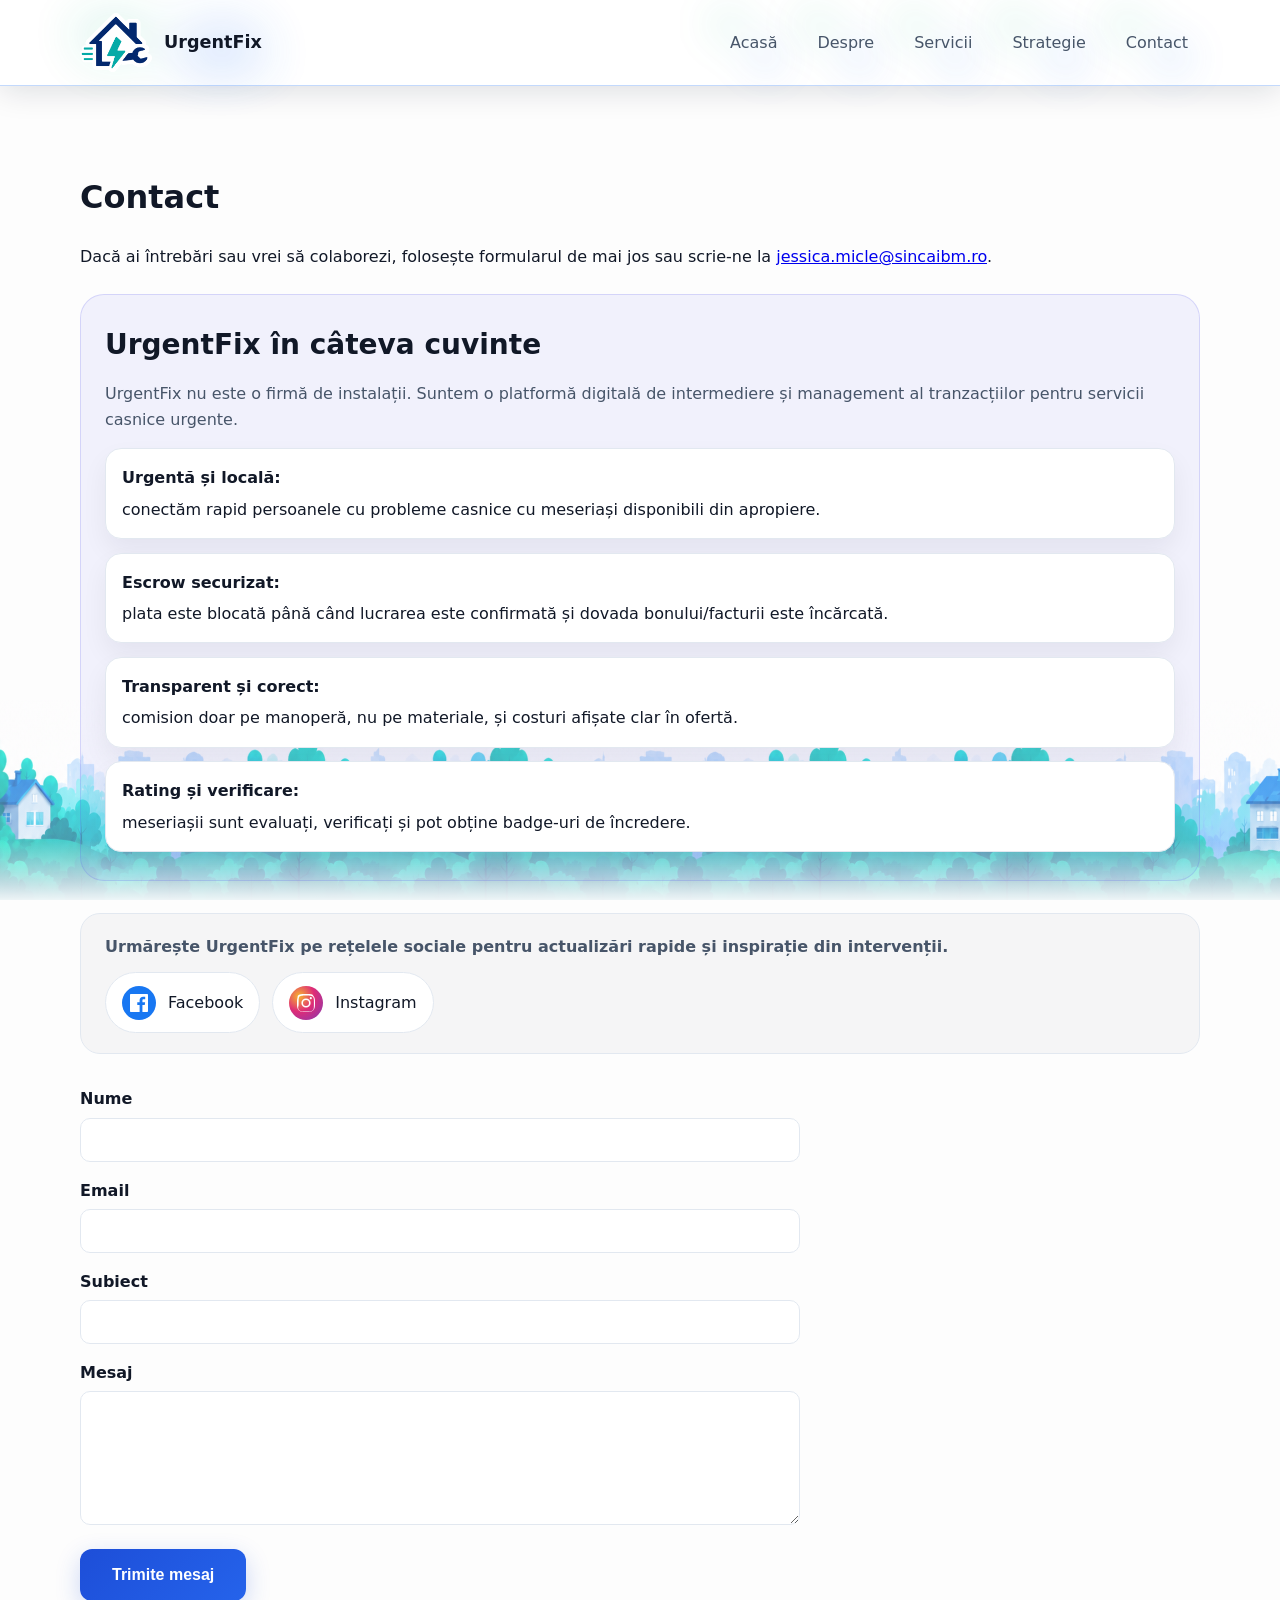
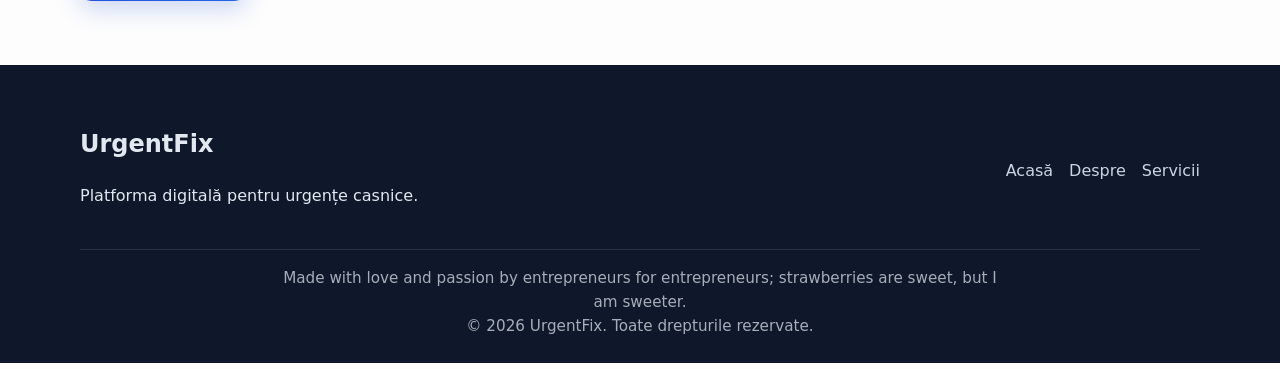
==== contact.html @ 85cb2686 "Fix: Mobile responsive grid layout for images - single column on phone" ====
<!DOCTYPE html>
<html lang="ro">
<head>
  <meta charset="UTF-8" />
  <meta name="viewport" content="width=device-width, initial-scale=1.0" />
  <title>Contact | UrgentFix</title>
  <link rel="stylesheet" href="styles.css?v=7" />
</head>
<body>
  <header class="site-header">
    <div class="container header-inner">
      <a href="home.html" class="brand-logo">
        <img src="urgentfix_sticker.png" alt="UrgentFix logo" />
        <span>UrgentFix</span>
      </a>
      <nav class="main-nav">
        <a href="home.html">Acasă</a>
        <a href="despre.html">Despre</a>
        <a href="servicii.html">Servicii</a>
        <a href="strategie.html">Strategie</a>
        <a href="contact.html">Contact</a>
      </nav>
    </div>
  </header>
  <main class="section">
    <div class="container">
      <h1>Contact</h1>
      <p>Dacă ai întrebări sau vrei să colaborezi, folosește formularul de mai jos sau scrie-ne la <a href="mailto:jessica.micle@sincaibm.ro">jessica.micle@sincaibm.ro</a>.</p>

      <section class="contact-panel">
        <h2>UrgentFix în câteva cuvinte</h2>
        <p>UrgentFix nu este o firmă de instalații. Suntem o platformă digitală de intermediere și management al tranzacțiilor pentru servicii casnice urgente.</p>
        <ul class="contact-highlights">
          <li><strong>Urgentă și locală:</strong> conectăm rapid persoanele cu probleme casnice cu meseriași disponibili din apropiere.</li>
          <li><strong>Escrow securizat:</strong> plata este blocată până când lucrarea este confirmată și dovada bonului/facturii este încărcată.</li>
          <li><strong>Transparent și corect:</strong> comision doar pe manoperă, nu pe materiale, și costuri afișate clar în ofertă.</li>
          <li><strong>Rating și verificare:</strong> meseriașii sunt evaluați, verificați și pot obține badge-uri de încredere.</li>
        </ul>
      </section>

      <div class="contact-social-panel">
        <p>Urmărește UrgentFix pe rețelele sociale pentru actualizări rapide și inspirație din intervenții.</p>
        <div class="social-links">
          <a class="social-pill facebook" href="https://www.facebook.com/profile.php?id=61590226223208" target="_blank" rel="noreferrer noopener">
            <span class="social-pill-icon">
              <svg viewBox="0 0 24 24" aria-hidden="true" focusable="false"><path d="M22.675 0h-21.35C.593 0 0 .593 0 1.326v21.348C0 23.407.593 24 1.326 24H12.82v-9.294H9.692v-3.622h3.127V8.413c0-3.1 1.892-4.788 4.657-4.788 1.325 0 2.463.099 2.795.143v3.24l-1.919.001c-1.504 0-1.796.715-1.796 1.763v2.312h3.587l-.467 3.622h-3.12V24h6.116c.73 0 1.323-.593 1.323-1.326V1.326C24 .593 23.407 0 22.675 0z" fill="#fff"/></svg>
            </span>
            <span>Facebook</span>
          </a>
          <a class="social-pill instagram" href="https://www.instagram.com/urgentfixsrl/" target="_blank" rel="noreferrer noopener">
            <span class="social-pill-icon">
              <svg viewBox="0 0 24 24" aria-hidden="true" focusable="false"><path d="M12 2.163c3.204 0 3.584.012 4.85.07 1.17.054 1.97.24 2.43.402a4.92 4.92 0 011.69 1.105 4.92 4.92 0 011.105 1.689c.162.461.348 1.26.402 2.43.058 1.266.07 1.646.07 4.847s-.012 3.584-.07 4.85c-.054 1.17-.24 1.97-.402 2.43a4.92 4.92 0 01-1.105 1.689 4.92 4.92 0 01-1.689 1.105c-.461.162-1.26.348-2.43.402-1.266.058-1.646.07-4.85.07s-3.584-.012-4.847-.07c-1.17-.054-1.97-.24-2.43-.402a4.92 4.92 0 01-1.689-1.105 4.92 4.92 0 01-1.105-1.689c-.162-.461-.348-1.26-.402-2.43C2.175 15.747 2.163 15.367 2.163 12s.012-3.584.07-4.847c.054-1.17.24-1.97.402-2.43a4.92 4.92 0 011.105-1.689A4.92 4.92 0 015.359 2.635c.461-.162 1.26-.348 2.43-.402C8.416 2.175 8.796 2.163 12 2.163zm0-2.163C8.741 0 8.332.013 7.052.072 5.775.131 4.63.348 3.678.7a7.115 7.115 0 00-2.53 1.65A7.115 7.115 0 00.7 4.88C.348 5.832.131 6.977.072 8.254.013 9.534 0 9.943 0 12.001c0 2.058.013 2.467.072 3.746.059 1.277.276 2.422.628 3.374a7.115 7.115 0 001.648 2.53 7.115 7.115 0 002.53 1.648c.952.352 2.097.569 3.374.628 1.279.059 1.688.072 3.746.072s2.467-.013 3.746-.072c1.277-.059 2.422-.276 3.374-.628a7.115 7.115 0 002.53-1.648 7.115 7.115 0 001.648-2.53c.352-.952.569-2.097.628-3.374.059-1.279.072-1.688.072-3.746s-.013-2.467-.072-3.746c-.059-1.277-.276-2.422-.628-3.374a7.115 7.115 0 00-1.648-2.53A7.115 7.115 0 0020.322.7c-.952-.352-2.097-.569-3.374-.628C14.467.013 14.058 0 12 0z" fill="#fff"/><path d="M12 5.838a6.162 6.162 0 100 12.324 6.162 6.162 0 000-12.324zm0 10.162a3.999 3.999 0 110-7.998 3.999 3.999 0 010 7.998z" fill="#fff"/><circle cx="18.406" cy="5.594" r="1.44" fill="#fff"/></svg>
            </span>
            <span>Instagram</span>
          </a>
        </div>
      </div>

      <form id="contact-form" class="contact-form" action="#" method="post" novalidate>
        <div class="form-row">
          <label for="name">Nume</label>
          <input type="text" id="name" name="name" required minlength="2" />
        </div>
        <div class="form-row">
          <label for="email">Email</label>
          <input type="email" id="email" name="email" required />
        </div>
        <div class="form-row">
          <label for="subject">Subiect</label>
          <input type="text" id="subject" name="subject" required />
        </div>
        <div class="form-row">
          <label for="message">Mesaj</label>
          <textarea id="message" name="message" rows="6" required></textarea>
        </div>
        <div class="form-actions">
          <button type="submit" class="button primary">Trimite mesaj</button>
        </div>
        <p id="form-status" class="form-status" aria-live="polite" style="display:none"></p>
      </form>

    </div>
  </main>
  <footer class="site-footer">
    <div class="container footer-inner">
      <div>
        <h2>UrgentFix</h2>
        <p>Platforma digitală pentru urgențe casnice.</p>
      </div>
      <div class="footer-links">
        <a href="home.html">Acasă</a>
        <a href="despre.html">Despre</a>
        <a href="servicii.html">Servicii</a>
      </div>
    </div>
    <div class="container footer-note">
      <p>Made with love and passion by entrepreneurs for entrepreneurs; strawberries are sweet, but I am sweeter.</p>
      <p>&copy; 2026 UrgentFix. Toate drepturile rezervate.</p>
    </div>
  </footer>
  <script src="script.js?v=5"></script>
</body>
</html>
---- styles.css ----
:root {
  color-scheme: light;
  --bg: #ffffff;
  --surface: #ffffff;
  --primary: #1d4ed8;
  --primary-dark: #1e40af;
  --text: #111827;
  --muted: #475569;
  --border: #e2e8f0;
  --accent: #0f766e;
}

* { box-sizing: border-box; }

body {
  margin: 0;
  font-family: Inter, system-ui, -apple-system, BlinkMacSystemFont, "Segoe UI", sans-serif;
  background: #fdfdfd;
  color: var(--text);
  line-height: 1.6;
  position: relative;
  overflow-x: hidden;
}

body::before {
  content: "";
  position: fixed;
  left: 0;
  right: 0;
  bottom: 0;
  height: 200px;
  z-index: -1;
  /* subtle fade + actual image layer */
  background-image:
    linear-gradient(to top, rgba(253,253,253,0.3) 0%, rgba(253,253,253,0.15) 40%, rgba(253,253,253,0.05) 70%, rgba(253,253,253,0) 100%),
    url("image.png");
  background-repeat: no-repeat, repeat-x;
  background-position: bottom center, bottom center;
  background-size: cover, auto 200px;
  background-attachment: fixed, fixed;
  background-blend-mode: normal;
  filter: none;
  opacity: 1;
}

/* minimal overlay - reduces seam visibility */
body::after {
  content: "";
  position: fixed;
  left: 0;
  right: 0;
  bottom: 0;
  height: 60px;
  z-index: -1;
  pointer-events: none;
  background: linear-gradient(180deg, rgba(255,255,255,0) 0%, rgba(255,255,255,0.9) 100%);
}


img { max-width: 100%; display: block; }

.container {
  width: min(1120px, calc(100% - 2rem));
  margin: 0 auto;
}

.site-header {
  position: sticky;
  top: 0;
  z-index: 20;
  overflow: visible;
  background: #ffffff;
  border-bottom: 1px solid rgba(59, 130, 246, 0.30);
  box-shadow: 0 4px 32px rgba(15, 23, 42, 0.14);
}

.header-inner {
  position: relative;
  z-index: 1;
  display: flex;
  align-items: center;
  justify-content: space-between;
  gap: 2rem;
  padding: 0.8rem 0;
}

.brand-logo {
  display: inline-flex;
  align-items: center;
  gap: 0.75rem;
  text-decoration: none;
  color: var(--text);
  font-weight: 700;
  font-size: 1.1rem;
  transition: opacity 0.2s ease;
  position: relative;
  z-index: 1;
}

.brand-logo::before {
  content: "";
  position: absolute;
  left: 50%;
  top: 50%;
  width: 140%;
  height: 120%;
  transform: translate(-50%, -50%) rotate(180deg);
  background: radial-gradient(circle at 30% 30%, rgba(59, 130, 246, 0.26), transparent 36%),
              radial-gradient(circle at 72% 72%, rgba(16, 185, 129, 0.16), transparent 34%);
  filter: blur(22px);
  opacity: 0.88;
  pointer-events: none;
  z-index: -1;
}

.brand-logo:hover {
  opacity: 0.75;
}

.brand-logo img { width: 72px; height: auto; }

.main-nav {
  display: flex;
  gap: 1rem;
  flex-wrap: wrap;
  align-items: center;
}

.main-nav a {
  display: inline-flex;
  align-items: center;
  justify-content: center;
  min-height: 54px;
  padding: 0.15rem 0.75rem;
  color: var(--muted);
  text-decoration: none;
  font-weight: 500;
  border-radius: 18px;
  transition: all 0.2s ease;
  position: relative;
  overflow: visible;
}

.main-nav a::before {
  content: "";
  position: absolute;
  inset: 0;
  left: 50%;
  top: 50%;
  width: 180%;
  height: 180%;
  transform: translate(-50%, -50%) rotate(180deg);
  background: radial-gradient(circle at 40% 35%, rgba(59, 130, 246, 0.18), transparent 32%),
              radial-gradient(circle at 70% 70%, rgba(16, 185, 129, 0.12), transparent 34%);
  filter: blur(18px);
  opacity: 0.65;
  pointer-events: none;
  z-index: -1;
}

.main-nav a:hover {
  color: var(--text);
  background: rgba(59, 130, 246, 0.14);
}

.main-nav a img {
  display: block;
  max-height: 54px;
  width: auto;
  border-radius: 18px;
  border: 1px solid rgba(15, 23, 42, 0.08);
  box-shadow: 0 10px 24px rgba(15, 23, 42, 0.08);
}

.footer-links {
  display: flex;
  gap: 0.75rem;
  flex-wrap: wrap;
  align-items: center;
  margin-top: 0.75rem;
}

.footer-links a {
  display: inline-flex;
  align-items: center;
}

.footer-links img {
  display: block;
  max-height: 40px;
  width: auto;
  border-radius: 14px;
  border: 1px solid rgba(15, 23, 42, 0.08);
}

.section { padding: 4rem 0; }

.hero {
  background: linear-gradient(180deg, #ffffff 0%, #f8fbff 100%);
  position: relative;
  overflow: hidden;
}

.app-preview-section {
  padding-top: 3rem;
  padding-bottom: 3rem;
  background: linear-gradient(180deg, rgba(248,251,255,0.55), rgba(247,249,251,0.98));
}

.app-preview-intro {
  max-width: 640px;
  margin: 0 auto 2rem;
  text-align: center;
}

.app-preview-intro h2 {
  margin: 1rem 0 0.8rem;
  font-size: clamp(2rem, 3vw, 2.6rem);
  line-height: 1.05;
}

.app-preview-intro p {
  margin: 0;
  color: var(--muted);
}

.phone-grid {
  display: grid;
  grid-template-columns: repeat(3, minmax(240px, 1fr));
  gap: 1.5rem;
  align-items: start;
}

.images-grid {
  display: grid;
  grid-template-columns: repeat(3, 1fr);
  gap: 2.5rem;
  margin-top: 2.5rem;
  width: 100%;
}

.device-frame {
  position: relative;
  padding: 20px 18px 16px;
  border-radius: 52px;
  background: linear-gradient(180deg, rgba(255,255,255,0.95), rgba(241,247,255,0.95));
  border: 1px solid rgba(148,163,184,0.24);
  box-shadow: 0 26px 80px rgba(15, 23, 42, 0.14);
  transition: transform 0.3s ease, box-shadow 0.3s ease;
}

.device-frame::before {
  content: "";
  position: absolute;
  left: 50%;
  top: 14px;
  transform: translateX(-50%);
  width: 88px;
  height: 8px;
  border-radius: 999px;
  background: rgba(15, 23, 42, 0.08);
  box-shadow: inset 0 1px 0 rgba(255,255,255,0.9);
}

.device-frame::after {
  content: "";
  position: absolute;
  left: 50%;
  top: 26px;
  transform: translateX(-50%);
  width: 12px;
  height: 12px;
  border-radius: 50%;
  background: rgba(15, 23, 42, 0.12);
}

.device-frame:hover {
  transform: translateY(-4px);
  box-shadow: 0 34px 96px rgba(15, 23, 42, 0.18);
}

.device-frame img {
  display: block;
  width: 100%;
  height: auto;
  border-radius: 34px;
  object-fit: cover;
}

.phone-card {
  display: flex;
  justify-content: center;
}

.phone-frame {
  width: 100%;
  max-width: 260px;
  border-radius: 40px;
  background: #ffffff;
  border: 1px solid rgba(59,130,246,0.18);
  box-shadow: 0 24px 58px rgba(15,23,42,0.09);
  overflow: hidden;
}

.phone-top {
  display: flex;
  justify-content: flex-end;
  gap: 0.5rem;
  padding: 0.9rem 1rem;
  background: rgba(255,255,255,0.95);
}

.status-dot {
  width: 10px;
  height: 10px;
  border-radius: 50%;
  background: rgba(17,24,39,0.65);
}

.phone-screen {
  padding: 1.4rem;
  min-height: 420px;
  display: grid;
  gap: 1rem;
  color: var(--text);
}

.screen-brand {
  display: inline-flex;
  align-items: center;
  gap: 0.45rem;
  font-weight: 800;
  color: var(--primary-dark);
  letter-spacing: 0.02em;
}

.screen-title {
  margin: 0;
  font-size: 1.15rem;
  font-weight: 800;
  color: #111827;
}

.screen-copy {
  margin: 0;
  color: var(--muted);
  line-height: 1.7;
}

.screen-gradient-blue {
  background: linear-gradient(180deg, rgba(59,130,246,0.14), rgba(96,165,250,0.08));
}

.screen-light {
  background: #f8fbff;
}

.screen-white {
  background: #fff;
}

.category-grid {
  display: grid;
  grid-template-columns: repeat(2, minmax(0, 1fr));
  gap: 0.75rem;
}

.category-grid span,
.screen-tags span {
  display: inline-flex;
  align-items: center;
  justify-content: center;
  padding: 0.75rem 0.85rem;
  border-radius: 14px;
  background: rgba(59,130,246,0.12);
  color: #1e40af;
  font-size: 0.9rem;
  font-weight: 700;
}

.upload-preview {
  min-height: 170px;
  border-radius: 24px;
  background: linear-gradient(180deg, rgba(99,102,241,0.12), rgba(255,255,255,0.95));
  border: 1px dashed rgba(59,130,246,0.28);
}

.preview-image {
  background-image: radial-gradient(circle at 30% 30%, rgba(96,165,250,0.28), transparent 40%),
                    radial-gradient(circle at 70% 50%, rgba(15,118,110,0.17), transparent 35%);
}

.phone-chip {
  display: inline-flex;
  align-items: center;
  justify-content: center;
  padding: 0.8rem 1rem;
  border-radius: 999px;
  background: rgba(59,130,246,0.12);
  color: var(--primary-dark);
  text-decoration: none;
  font-weight: 700;
  transition: background 180ms ease;
}

.phone-chip:hover {
  background: rgba(59,130,246,0.18);
}

.phone-small,
.phone-left,
.phone-right,
.featured-tags,
.hero-message {
  display: none;
}

@media (max-width: 960px) {
  .phone-grid { grid-template-columns: 1fr; }
}

@media (max-width: 960px) {
  .phone-grid { grid-template-columns: 1fr; }
  .phone-left, .phone-right { transform: none; }
}

.hero-grid {
  display: grid;
  grid-template-columns: 1.1fr 0.9fr;
  gap: 2rem;
  align-items: center;
}

.eyebrow {
  margin: 0 0 1rem;
  color: var(--accent);
  font-size: 0.95rem;
  font-weight: 700;
  text-transform: uppercase;
  letter-spacing: 0.08em;
}

.hero h1 { font-size: clamp(2.5rem, 4vw, 4rem); margin: 0 0 1rem; max-width: 620px; }
.hero p { font-size: 1.05rem; color: var(--muted); max-width: 620px; }

.hero-actions { display: flex; flex-wrap: wrap; gap: 1rem; margin-top: 2rem; }

.button {
  display: inline-flex; align-items: center; justify-content: center;
  padding: 1.05rem 2rem; border-radius: 12px; text-decoration: none; font-weight: 600;
  border: none; cursor: pointer; font-size: 1rem;
  transition: all 0.2s cubic-bezier(0.2, 0.8, 0.2, 1);
}

.hero-actions .button {
  position: relative;
  z-index: 1;
  overflow: visible;
}
.hero-actions .button::before {
  content: "";
  position: absolute;
  left: 50%;
  top: 50%;
  width: 180%;
  height: 180%;
  transform: translate(-50%, -50%) rotate(180deg);
  background: radial-gradient(circle at 20% 30%, rgba(59, 130, 246, 0.18), transparent 36%),
              radial-gradient(circle at 80% 70%, rgba(16, 185, 129, 0.10), transparent 32%);
  filter: blur(18px);
  opacity: 0.55;
  pointer-events: none;
  z-index: -1;
}
.button:hover { transform: translateY(-2px); box-shadow: 0 12px 32px rgba(0,0,0,0.15); }
.button:active { transform: translateY(0); }

.primary {
  background: linear-gradient(135deg, #1d4ed8 0%, #2563eb 100%);
  color: #fff;
  box-shadow: 0 8px 24px rgba(29, 78, 216, 0.22);
}
.primary:hover {
  background: linear-gradient(135deg, #1e40af 0%, #1d4ed8 100%);
}

.secondary {
  background: linear-gradient(135deg, #ecf3ff 0%, #f0f9ff 100%);
  border: 2px solid #1d4ed8;
  color: #1d4ed8;
  font-weight: 600;
}
.secondary:hover {
  background: #dfe9fb;
  border-color: #1e40af;
}

.hero-card {
  background: var(--surface); border: 1px solid var(--border); border-radius: 24px; padding: 2rem;
  box-shadow: 0 20px 60px rgba(15,23,42,0.05);
}

.hero-deco { position: absolute; right: 0; top: 0; width: 48%; height: 100%; pointer-events: none; }

/* entrance animations */
.animate-fade-up { opacity: 0; transform: translateY(14px); animation: fadeUp 650ms ease forwards; }
@keyframes fadeUp { to { opacity: 1; transform: translateY(0); } }

/* floating hero card */
.animate-floating { animation: floaty 6s ease-in-out infinite; transform-origin: center; transition: transform 220ms ease, box-shadow 220ms ease; }
@keyframes floaty { 0% { transform: translateY(0) rotate(-0.2deg); } 50% { transform: translateY(-8px) rotate(0.8deg); } 100% { transform: translateY(0) rotate(-0.2deg); } }

/* feature card hover */
.feature-card, .step-card, .strategy-card {
  transition: transform 280ms cubic-bezier(.2,.9,.2,1), box-shadow 280ms ease;
  background: var(--surface);
  border: 1px solid transparent;
  border-radius: 20px;
  padding: 1.75rem;
  position: relative;
  z-index: 0;
  background-image: linear-gradient(var(--surface), var(--surface)), linear-gradient(135deg, #1d4ed8 0%, #0f766e 100%);
  background-origin: padding-box, border-box;
  background-clip: padding-box, border-box;
}
.feature-card:hover, .strategy-card:hover, .step-card:hover {
  transform: translateY(-8px) scale(1.01);
  box-shadow: 0 30px 80px rgba(2, 6, 23, 0.16);
}

.feature-card::after, .step-card::after, .strategy-card::after {
  content: "";
  position: absolute;
  inset: 0;
  border-radius: 20px;
  pointer-events: none;
}

/* buttons microinteraction */
.button { will-change: transform; }
.button:active { transform: translateY(1px) scale(0.996); }

/* subtle gradient text accent */
.eyebrow { background: linear-gradient(90deg, #0ea5a4, #6366f1); -webkit-background-clip: text; background-clip: text; color: transparent; }

.hero-card h2 { margin-top: 0; font-size: 1.5rem; }
.hero-card ul { margin: 1.5rem 0 0; padding: 0; list-style: none; display: grid; gap: 0.9rem; }
.hero-card li { padding-left: 1rem; position: relative; color: var(--muted); }
.hero-card li::before { content: "•"; position: absolute; left: 0; color: var(--primary); }

.feature-section h2, .how-it-works h2, .strategy-section h2 { font-size: 2rem; margin-bottom: 1rem; }
.feature-section p, .strategy-section p { color: var(--muted); max-width: 720px; }

.features-grid, .steps-grid, .strategy-grid { display: grid; gap: 1.5rem; margin-top: 2rem; }
.features-grid { grid-template-columns: repeat(auto-fit, minmax(220px, 1fr)); }

.feature-card h3, .step-card h3, .strategy-card h3 { margin-top: 0; }
.step-card { position: relative; padding-left: 3.5rem; }

.step-number { position: absolute; left: 1rem; top: 1.25rem; width: 2rem; height: 2rem; border-radius: 999px; display: grid; place-items: center; color: #fff; background: var(--primary); font-weight: 700; }

.strategy-grid { grid-template-columns: repeat(auto-fit, minmax(240px, 1fr)); }

.site-footer { background: #0f172a; color: #e2e8f0; padding: 2.5rem 0 1.5rem; }
.footer-inner { display: flex; justify-content: space-between; gap: 2rem; flex-wrap: wrap; align-items: center; }
.footer-links { display: flex; gap: 1rem; flex-wrap: wrap; }
.footer-links a { color: #cbd5e1; text-decoration: none; }
.footer-links a:hover { color: #fff; }
.footer-note { margin-top: 1.5rem; color: rgba(226, 232, 240, 0.72); font-size: 0.95rem; border-top: 1px solid rgba(226, 232, 240, 0.12); padding-top: 1rem; text-align: center; }
.footer-note p { margin: 0; max-width: 720px; margin-left: auto; margin-right: auto; }

@media (max-width: 900px) { .hero-grid { grid-template-columns: 1fr; } }
@media (max-width: 640px) {
  .header-inner { 
    display: flex;
    align-items: center;
    justify-content: space-between;
    flex-wrap: nowrap;
  }
  .footer-inner { flex-direction: column; align-items: flex-start; }
  .main-nav { 
    gap: 1rem; 
    display: none !important;
  }
  .main-nav.open {
    display: flex !important;
  }
  .hero h1 { font-size: 2.4rem; }
}

/* Mobile nav toggle */
.nav-toggle {
  display: none;
  background: rgba(255,255,255,0.98);
  border: 1px solid rgba(15, 23, 42, 0.12);
  border-radius: 999px;
  padding: 0.45rem 0.85rem;
  cursor: pointer;
  transition: background 180ms ease, transform 180ms ease, box-shadow 180ms ease;
  gap: 0.5rem;
  align-items: center;
  justify-content: center;
  min-width: 110px;
}
.nav-toggle:hover {
  background: #fff;
  transform: translateY(-1px);
  box-shadow: 0 12px 24px rgba(15, 23, 42, 0.1);
}
.nav-toggle-icon {
  display: grid;
  gap: 4px;
  padding: 0.35rem 0.45rem;
  background: rgba(29, 78, 216, 0.1);
  border-radius: 999px;
}
.nav-toggle-icon .bar {
  display: block;
  width: 20px;
  height: 2px;
  background: var(--primary);
  border-radius: 999px;
  transition: transform 180ms ease, opacity 180ms ease;
}
.nav-toggle-label {
  font-size: 0.95rem;
  font-weight: 700;
  color: var(--primary);
  letter-spacing: 0.02em;
}
.nav-toggle.active .nav-toggle-icon .bar:nth-child(1) {
  transform: translateY(6px) rotate(45deg);
}
.nav-toggle.active .nav-toggle-icon .bar:nth-child(2) {
  opacity: 0;
}
.nav-toggle.active .nav-toggle-icon .bar:nth-child(3) {
  transform: translateY(-6px) rotate(-45deg);
}

@media (max-width: 900px) {
  .nav-toggle { 
    display: inline-flex !important; 
    margin-left: auto;
  }
  .main-nav {
    position: fixed;
    top: 65px;
    left: 1rem;
    right: 1rem;
    background: var(--surface);
    border: 1px solid var(--border);
    border-radius: 16px;
    padding: 0.9rem 1rem;
    display: none !important;
    flex-direction: column;
    gap: 0.5rem;
    box-shadow: 0 18px 50px rgba(2,6,23,0.12);
    z-index: 100;
    max-width: calc(100% - 2rem);
    min-width: calc(100% - 2rem);
  }
  .main-nav.open { 
    display: flex !important; 
  }
  .main-nav a {
    display: flex;
    width: 100%;
    justify-content: flex-start;
    padding: 0.75rem 1rem;
    min-height: 44px;
    margin: 0 !important;
  }
  .brand-logo img { width: 60px; }
}

/* Contact form styles */
.contact-panel {
  margin: 1.5rem 0 2rem;
  background: rgba(99,102,241,0.08);
  border: 1px solid rgba(99,102,241,0.2);
  border-radius: 24px;
  padding: 1.75rem 1.5rem;
}
.contact-panel h2 {
  margin-top: 0;
  margin-bottom: 0.85rem;
  font-size: 1.75rem;
}
.contact-panel p {
  margin: 0 0 1rem;
  color: var(--muted);
}
.contact-highlights {
  list-style: none;
  padding: 0;
  margin: 0;
  display: grid;
  gap: 0.85rem;
}
.contact-highlights li {
  padding: 1rem;
  background: #fff;
  border: 1px solid var(--border);
  border-radius: 16px;
  box-shadow: 0 12px 26px rgba(15,23,42,0.06);
}
.contact-highlights strong {
  display: block;
  margin-bottom: 0.35rem;
}

.contact-social-panel {
  margin-bottom: 2rem;
  padding: 1.25rem 1.5rem;
  background: rgba(15,23,42,0.03);
  border: 1px solid var(--border);
  border-radius: 20px;
}
.contact-social-panel p {
  margin: 0 0 0.75rem;
  color: var(--muted);
  font-weight: 600;
}
.social-links {
  display: flex;
  flex-wrap: wrap;
  gap: 0.75rem;
}
.social-pill {
  display: inline-flex;
  align-items: center;
  gap: 0.75rem;
  padding: 0.8rem 1rem;
  border-radius: 999px;
  border: 1px solid var(--border);
  background: var(--surface);
  color: var(--text);
  text-decoration: none;
  transition: background 180ms ease, transform 180ms ease, box-shadow 180ms ease;
}
.social-pill:hover {
  background: rgba(99,102,241,0.08);
  transform: translateY(-1px);
  box-shadow: 0 12px 24px rgba(15,23,42,0.08);
}
.social-pill-icon {
  width: 34px;
  height: 34px;
  border-radius: 50%;
  display: grid;
  place-items: center;
  font-size: 0;
  color: #fff;
  overflow: hidden;
}
.social-pill-icon svg {
  width: 18px;
  height: 18px;
}
.social-pill.facebook .social-pill-icon {
  background: #1877f2;
}
.social-pill.instagram .social-pill-icon {
  background: radial-gradient(circle at 30% 30%, #f7b52d 0%, #de2c77 45%, #833ab4 100%);
}
.button.small { padding: 0.75rem 1.25rem; font-size: 0.95rem; }
.button.secondary.small { background: rgba(15,118,110,0.08); color: var(--accent); border-color: rgba(15,118,110,0.2); }

.contact-form { margin-top: 1.25rem; max-width: 720px; display: grid; gap: 1rem; }
.contact-form .form-row { display: flex; flex-direction: column; }
.contact-form label { font-weight: 600; margin-bottom: 0.35rem; }
.contact-form input, .contact-form textarea { padding: 0.75rem 1rem; border: 1px solid var(--border); border-radius: 10px; font-size: 1rem; }
.contact-form input:focus, .contact-form textarea:focus { outline: none; border-color: var(--primary); box-shadow: 0 6px 18px rgba(29,78,216,0.08); }
.form-actions { margin-top: 0.5rem; }
.form-status { margin-top: 0.75rem; color: var(--muted); }
.form-status.success { color: green; }
.form-status.error { color: #b91c1c; }

/* Mobile responsive fixes */
@media (max-width: 1200px) {
  .images-grid {
    grid-template-columns: repeat(2, 1fr) !important;
  }
}

@media (max-width: 800px) {
  .images-grid {
    grid-template-columns: 1fr !important;
    gap: 1.5rem !important;
    margin-top: 1.5rem !important;
  }
  
  .app-preview-section {
    padding-top: 2rem !important;
    padding-bottom: 2rem !important;
  }
  
  .device-frame {
    padding: 16px 14px 12px !important;
  }
}

@media (max-width: 600px) {
  .images-grid {
    grid-template-columns: 1fr !important;
    gap: 1rem !important;
    margin-top: 1rem !important;
    display: grid !important;
  }
  
  .app-preview-section {
    padding-top: 1.5rem !important;
    padding-bottom: 1.5rem !important;
  }
  
  .device-frame {
    padding: 12px 10px 8px !important;
    max-width: 100% !important;
    width: 100% !important;
  }
  
  .app-preview-intro {
    margin: 0 auto 1rem !important;
  }
  
  .app-preview-intro h2 {
    font-size: 1.5rem !important;
  }
}
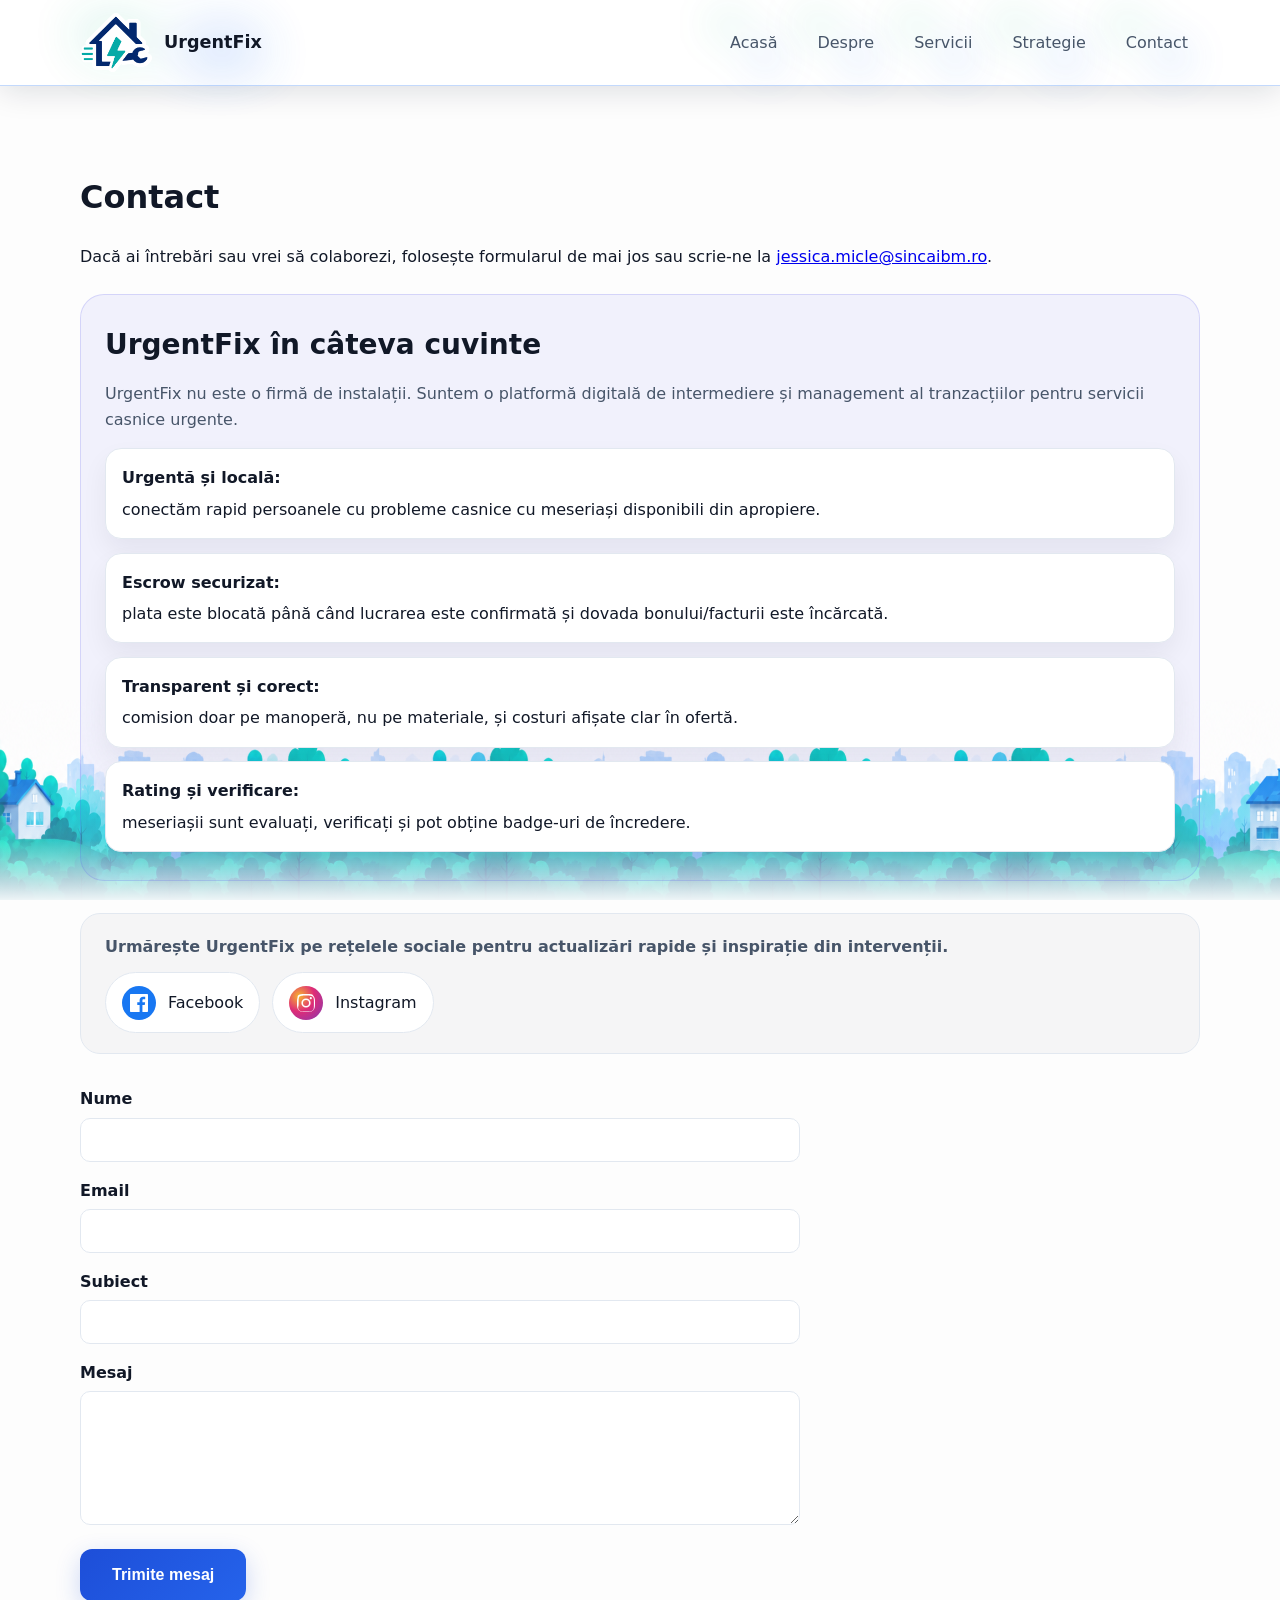
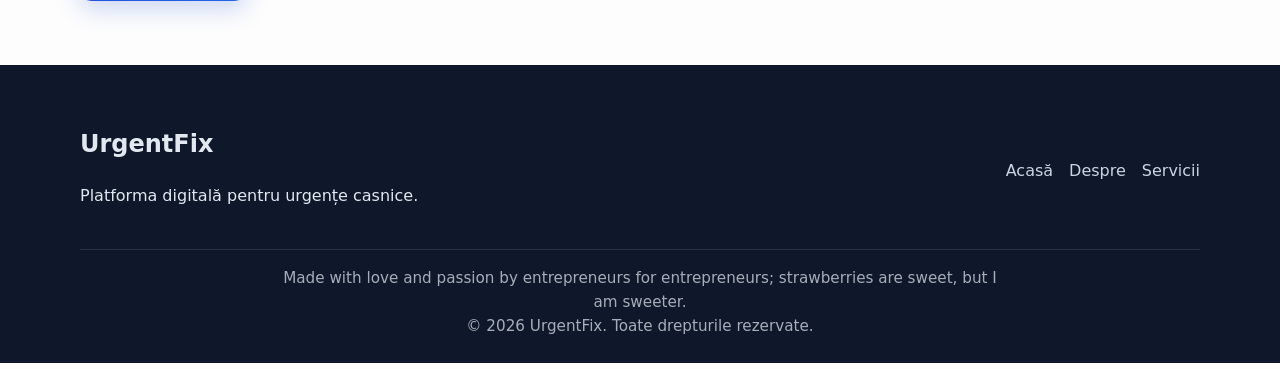
==== commit 0f121b15: "Fix: background-attachment fixed to scroll on mobile, reduce background height and opacity" ====
--- a/contact.html
+++ b/contact.html
@@ -4,7 +4,7 @@
   <meta charset="UTF-8" />
   <meta name="viewport" content="width=device-width, initial-scale=1.0" />
   <title>Contact | UrgentFix</title>
-  <link rel="stylesheet" href="styles.css?v=7" />
+  <link rel="stylesheet" href="styles.css?v=9" />
 </head>
 <body>
   <header class="site-header">
--- a/styles.css
+++ b/styles.css
@@ -37,7 +37,7 @@
   background-repeat: no-repeat, repeat-x;
   background-position: bottom center, bottom center;
   background-size: cover, auto 200px;
-  background-attachment: fixed, fixed;
+  background-attachment: scroll, scroll;
   background-blend-mode: normal;
   filter: none;
   opacity: 1;
@@ -205,6 +205,8 @@
   padding-top: 3rem;
   padding-bottom: 3rem;
   background: linear-gradient(180deg, rgba(248,251,255,0.55), rgba(247,249,251,0.98));
+  overflow-x: hidden;
+  width: 100%;
 }
 
 .app-preview-intro {
@@ -785,43 +787,96 @@
 }
 
 @media (max-width: 800px) {
+  .container {
+    width: calc(100% - 1rem) !important;
+    padding: 0 0.5rem !important;
+  }
+  
   .images-grid {
     grid-template-columns: 1fr !important;
     gap: 1.5rem !important;
     margin-top: 1.5rem !important;
+    display: grid !important;
+    width: 100% !important;
+    overflow: hidden !important;
   }
   
   .app-preview-section {
     padding-top: 2rem !important;
     padding-bottom: 2rem !important;
+    overflow-x: hidden !important;
   }
   
   .device-frame {
     padding: 16px 14px 12px !important;
+    max-width: 100% !important;
+    width: 100% !important;
+    overflow: hidden !important;
   }
 }
 
 @media (max-width: 600px) {
+  .container {
+    width: 100% !important;
+    padding: 0 0.5rem !important;
+    margin: 0 !important;
+  }
+  
+  body {
+    overflow-x: hidden !important;
+  }
+  
+  body::before {
+    height: 100px !important;
+    background-attachment: scroll, scroll !important;
+    opacity: 0.5 !important;
+  }
+  
+  body::after {
+    height: 40px !important;
+  }
+  
   .images-grid {
     grid-template-columns: 1fr !important;
     gap: 1rem !important;
     margin-top: 1rem !important;
     display: grid !important;
+    width: 100% !important;
+    overflow: hidden !important;
+    padding: 0 !important;
   }
   
   .app-preview-section {
     padding-top: 1.5rem !important;
     padding-bottom: 1.5rem !important;
+    overflow-x: hidden !important;
+    padding-left: 0 !important;
+    padding-right: 0 !important;
   }
   
   .device-frame {
     padding: 12px 10px 8px !important;
     max-width: 100% !important;
     width: 100% !important;
+    overflow: hidden !important;
+    border-radius: 40px !important;
+  }
+  
+  .device-frame::before {
+    width: 70px !important;
+    height: 6px !important;
+    top: 10px !important;
+  }
+  
+  .device-frame::after {
+    width: 10px !important;
+    height: 10px !important;
+    top: 20px !important;
   }
   
   .app-preview-intro {
     margin: 0 auto 1rem !important;
+    padding: 0 0.5rem !important;
   }
   
   .app-preview-intro h2 {
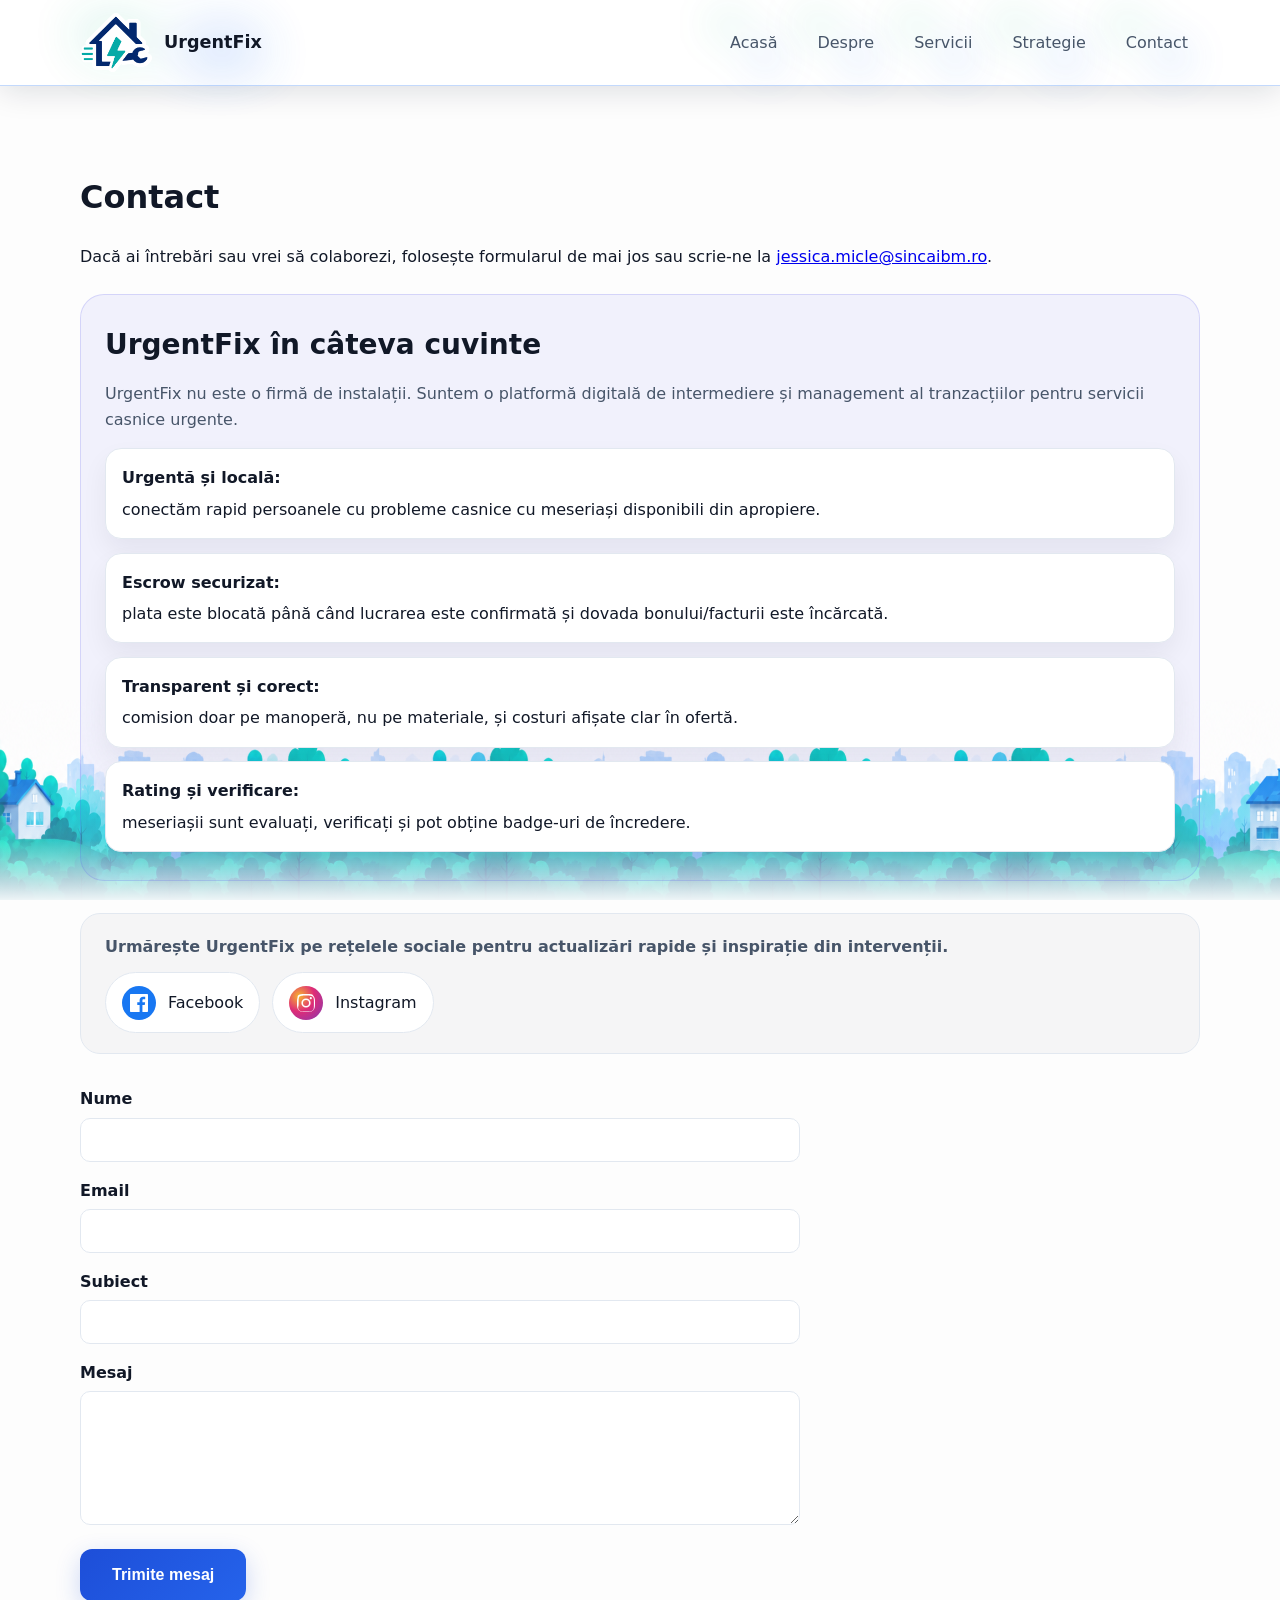
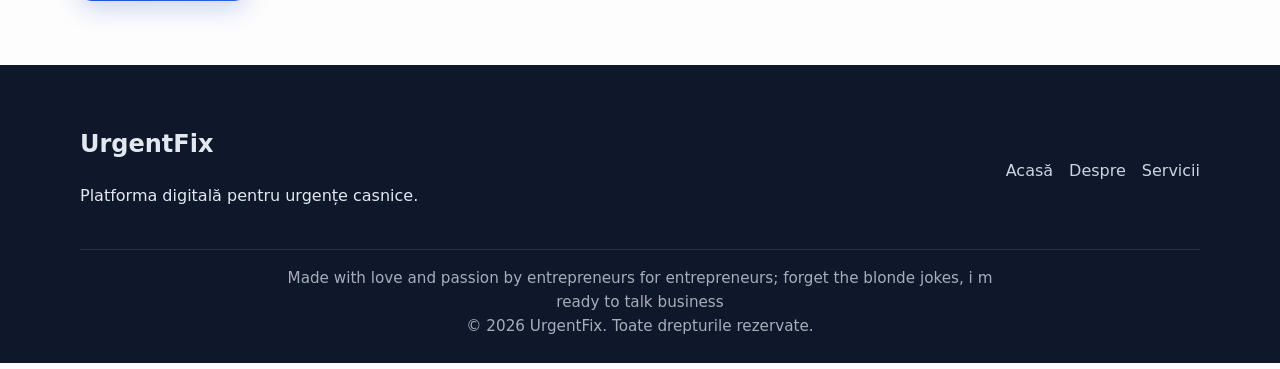
==== commit f8f57b3a: "yeaaahh bby" ====
--- a/contact.html
+++ b/contact.html
@@ -4,7 +4,7 @@
   <meta charset="UTF-8" />
   <meta name="viewport" content="width=device-width, initial-scale=1.0" />
   <title>Contact | UrgentFix</title>
-  <link rel="stylesheet" href="styles.css?v=9" />
+  <link rel="stylesheet" href="styles.css?v=11" />
 </head>
 <body>
   <header class="site-header">
@@ -94,7 +94,7 @@
       </div>
     </div>
     <div class="container footer-note">
-      <p>Made with love and passion by entrepreneurs for entrepreneurs; strawberries are sweet, but I am sweeter.</p>
+      <p>Made with love and passion by entrepreneurs for entrepreneurs;  forget the blonde jokes, i m ready to talk business</p>
       <p>&copy; 2026 UrgentFix. Toate drepturile rezervate.</p>
     </div>
   </footer>
--- a/styles.css
+++ b/styles.css
@@ -827,13 +827,13 @@
   }
   
   body::before {
-    height: 100px !important;
+    height: 200px !important;
     background-attachment: scroll, scroll !important;
-    opacity: 0.5 !important;
+    opacity: 1 !important;
   }
   
   body::after {
-    height: 40px !important;
+    height: 30px !important;
   }
   
   .images-grid {
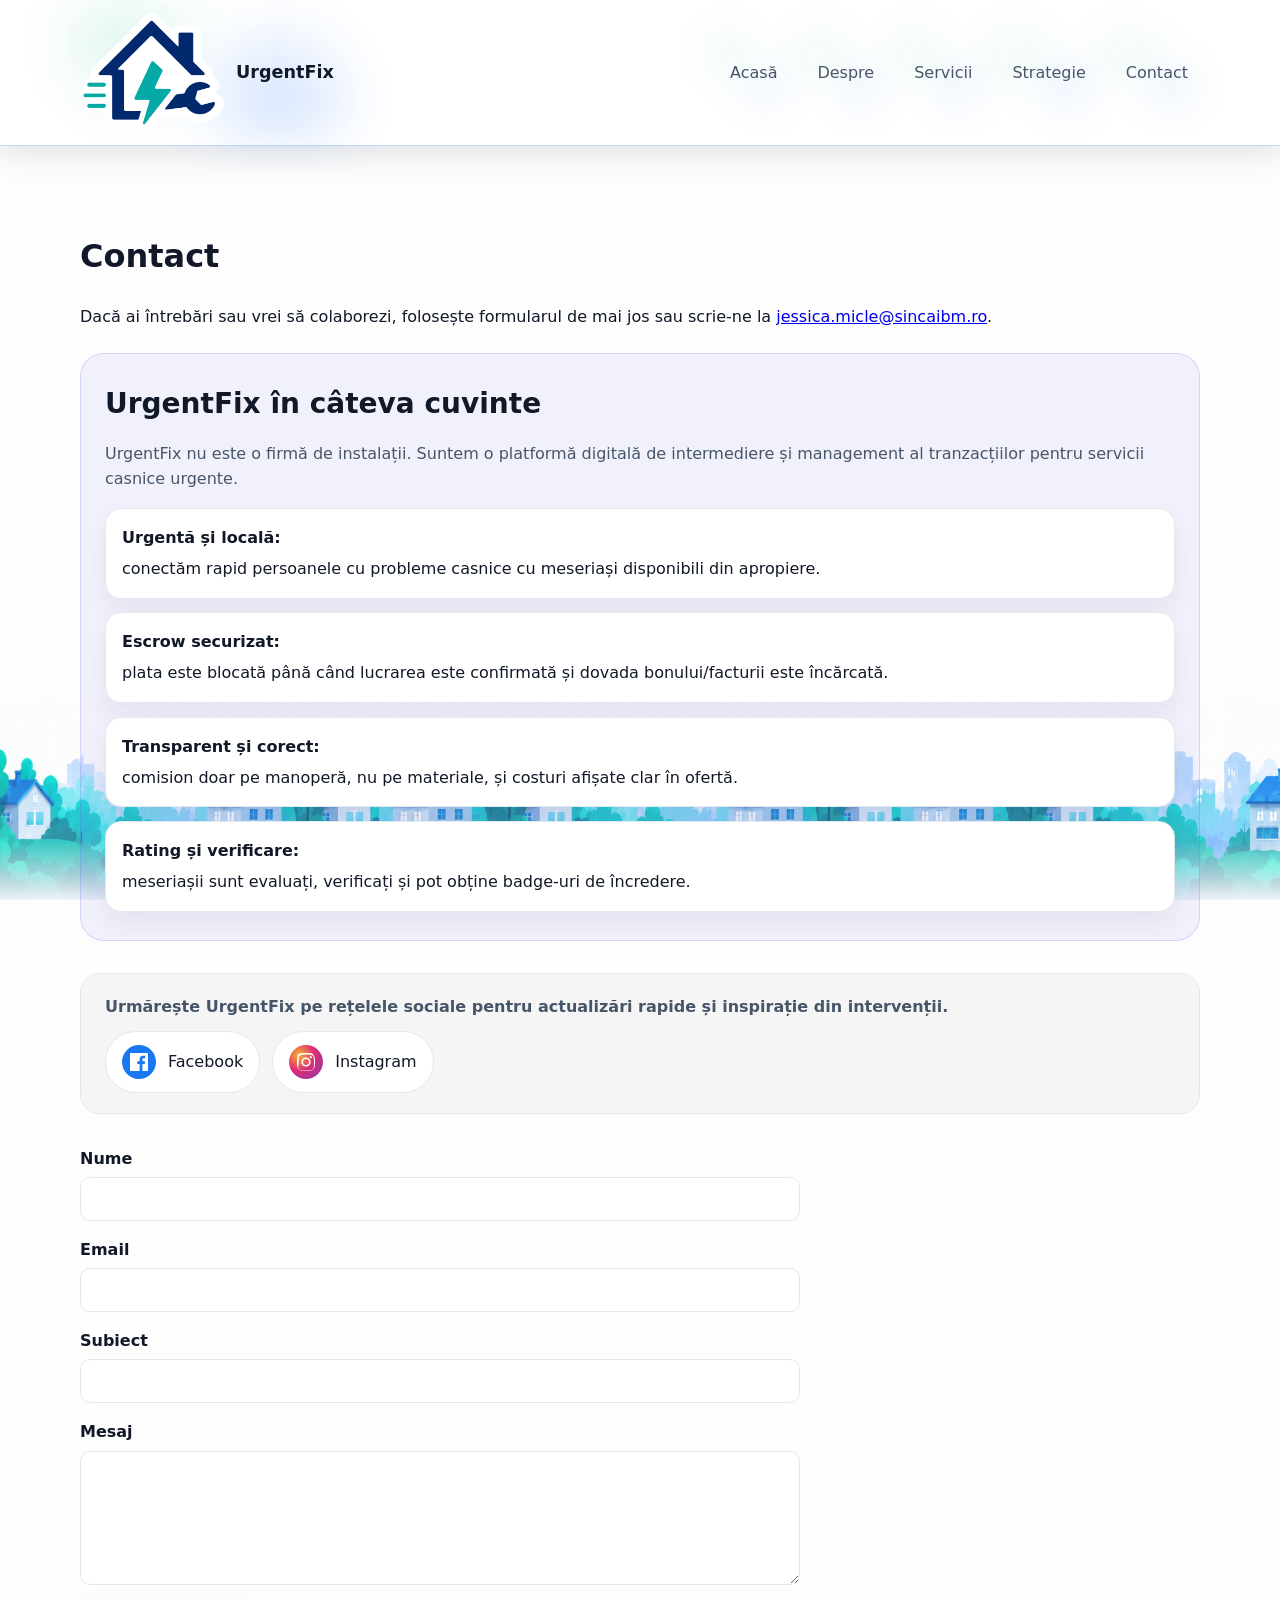
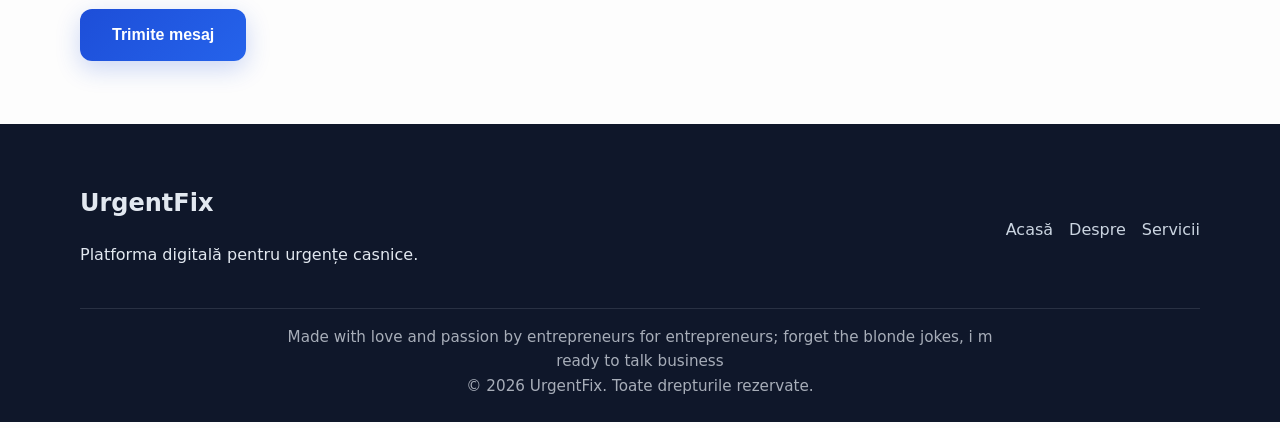
==== commit 8c248adf: "Bump CSS cache version to force refresh" ====
--- a/contact.html
+++ b/contact.html
@@ -4,7 +4,7 @@
   <meta charset="UTF-8" />
   <meta name="viewport" content="width=device-width, initial-scale=1.0" />
   <title>Contact | UrgentFix</title>
-  <link rel="stylesheet" href="styles.css?v=11" />
+  <link rel="stylesheet" href="styles.css?v=12" />
 </head>
 <body>
   <header class="site-header">
--- a/styles.css
+++ b/styles.css
@@ -117,7 +117,7 @@
   opacity: 0.75;
 }
 
-.brand-logo img { width: 72px; height: auto; }
+.brand-logo img { width: 144px; height: auto; }
 
 .main-nav {
   display: flex;
@@ -549,6 +549,470 @@
 .hero-card ul { margin: 1.5rem 0 0; padding: 0; list-style: none; display: grid; gap: 0.9rem; }
 .hero-card li { padding-left: 1rem; position: relative; color: var(--muted); }
 .hero-card li::before { content: "•"; position: absolute; left: 0; color: var(--primary); }
+
+/* App advertisement section */
+.app-ad { text-align: center; }
+.app-ad h3 { margin: 0 0 0.75rem; font-size: 1.35rem; color: var(--text); }
+.app-ad p { margin: 0 0 1.5rem; color: var(--muted); font-size: 1rem; }
+
+.app-buttons { 
+  display: flex; 
+  gap: 1rem; 
+  flex-wrap: wrap;
+  justify-content: center;
+  align-items: center;
+}
+
+.app-store-btn, .google-play-btn {
+  display: inline-flex;
+  align-items: center;
+  justify-content: center;
+  padding: 0.95rem 1.5rem;
+  border-radius: 10px;
+  text-decoration: none;
+  font-weight: 700;
+  font-size: 0.95rem;
+  border: none;
+  cursor: pointer;
+  transition: all 0.2s cubic-bezier(0.2, 0.8, 0.2, 1);
+  box-shadow: 0 4px 16px rgba(0, 0, 0, 0.1);
+}
+
+.app-store-btn {
+  background: linear-gradient(135deg, #000000 0%, #1a1a1a 100%);
+  color: #fff;
+}
+
+.app-store-btn:hover {
+  transform: translateY(-2px);
+  box-shadow: 0 8px 24px rgba(0, 0, 0, 0.2);
+  background: linear-gradient(135deg, #1a1a1a 0%, #2a2a2a 100%);
+}
+
+.google-play-btn {
+  background: linear-gradient(135deg, #4285f4 0%, #34a853 100%);
+  color: #fff;
+}
+
+.google-play-btn:hover {
+  transform: translateY(-2px);
+  box-shadow: 0 8px 24px rgba(66, 133, 244, 0.3);
+  background: linear-gradient(135deg, #3873e6 0%, #2d9548 100%);
+}
+
+/* CTA App Section */
+.cta-app-section {
+  background: linear-gradient(135deg, #0f172a 0%, #1e293b 50%, #0f766e 100%);
+  color: #fff;
+  position: relative;
+  overflow: hidden;
+  padding: 4rem 0;
+}
+
+.cta-app-section::before {
+  content: "";
+  position: absolute;
+  top: -50%;
+  right: -10%;
+  width: 500px;
+  height: 500px;
+  background: radial-gradient(circle, rgba(59, 130, 246, 0.15), transparent 70%);
+  border-radius: 50%;
+  pointer-events: none;
+}
+
+.cta-app-container {
+  display: grid;
+  grid-template-columns: 1fr 1fr;
+  gap: 3rem;
+  align-items: center;
+  position: relative;
+  z-index: 1;
+}
+
+.cta-app-content h2 {
+  font-size: clamp(2rem, 3vw, 2.8rem);
+  margin: 0 0 1rem;
+  line-height: 1.2;
+  font-weight: 800;
+}
+
+.cta-lead {
+  font-size: 1.1rem;
+  color: rgba(226, 232, 240, 0.9);
+  margin: 0 0 2rem;
+  max-width: 580px;
+}
+
+.benefits-list {
+  display: grid;
+  gap: 1.25rem;
+  margin: 2rem 0;
+}
+
+.benefit-item {
+  display: flex;
+  gap: 1rem;
+  padding: 1.25rem;
+  background: rgba(255, 255, 255, 0.08);
+  border: 1px solid rgba(226, 232, 240, 0.1);
+  border-radius: 16px;
+  transition: all 0.3s ease;
+}
+
+.benefit-item:hover {
+  background: rgba(255, 255, 255, 0.12);
+  border-color: rgba(59, 130, 246, 0.3);
+  transform: translateX(4px);
+}
+
+.benefit-icon {
+  font-size: 1.8rem;
+  min-width: 50px;
+  display: flex;
+  align-items: center;
+}
+
+.benefit-item h4 {
+  margin: 0 0 0.35rem;
+  font-size: 1rem;
+  font-weight: 700;
+}
+
+.benefit-item p {
+  margin: 0;
+  font-size: 0.9rem;
+  color: rgba(226, 232, 240, 0.8);
+  line-height: 1.4;
+}
+
+.cta-buttons-group {
+  display: flex;
+  gap: 1rem;
+  margin: 2.5rem 0 1.5rem;
+  flex-wrap: wrap;
+}
+
+.cta-button {
+  display: inline-flex;
+  align-items: center;
+  justify-content: center;
+  padding: 1.1rem 2.2rem;
+  border-radius: 14px;
+  text-decoration: none;
+  font-weight: 700;
+  font-size: 1rem;
+  border: none;
+  cursor: pointer;
+  transition: all 0.3s cubic-bezier(0.2, 0.8, 0.2, 1);
+}
+
+.primary-large {
+  background: linear-gradient(135deg, #3b82f6 0%, #1d4ed8 100%);
+  color: #fff;
+  box-shadow: 0 8px 32px rgba(59, 130, 246, 0.4);
+}
+
+.primary-large:hover {
+  transform: translateY(-3px);
+  box-shadow: 0 14px 48px rgba(59, 130, 246, 0.6);
+  background: linear-gradient(135deg, #2563eb 0%, #1e40af 100%);
+}
+
+.secondary-large {
+  background: rgba(255, 255, 255, 0.12);
+  color: #fff;
+  border: 2px solid rgba(255, 255, 255, 0.3);
+}
+
+.secondary-large:hover {
+  background: rgba(255, 255, 255, 0.18);
+  border-color: rgba(255, 255, 255, 0.6);
+  transform: translateY(-3px);
+}
+
+.cta-subtext {
+  margin: 0;
+  font-size: 0.9rem;
+  color: rgba(226, 232, 240, 0.7);
+}
+
+.cta-app-visual {
+  display: flex;
+  justify-content: center;
+  align-items: center;
+}
+
+.cta-app-visual {
+  display: flex;
+  flex-direction: column;
+  justify-content: center;
+  align-items: center;
+  gap: 1.5rem;
+}
+
+/* iPhone Frame Styling */
+.iphone-frame {
+  position: relative;
+  width: 280px;
+  height: 560px;
+  border-radius: 42px;
+  background: linear-gradient(135deg, #1a1a1a 0%, #0a0a0a 100%);
+  border: 7px solid #1a1a1a;
+  box-shadow: 
+    0 0 0 8px #1a1a1a,
+    0 0 0 10px #444,
+    0 30px 80px rgba(0, 0, 0, 0.6);
+  padding: 0;
+  overflow: hidden;
+}
+
+.iphone-notch {
+  position: absolute;
+  top: 0;
+  left: 50%;
+  transform: translateX(-50%);
+  width: 100px;
+  height: 22px;
+  background: #000;
+  border-radius: 0 0 24px 24px;
+  z-index: 20;
+}
+
+.iphone-screen {
+  width: 100%;
+  height: 100%;
+  display: flex;
+  flex-direction: column;
+  background: #fff;
+  overflow: hidden;
+  position: relative;
+}
+
+.screen-header {
+  padding: 6px 10px;
+  padding-top: 28px;
+  display: flex;
+  justify-content: space-between;
+  align-items: center;
+  font-size: 0.7rem;
+  font-weight: 700;
+  color: #000;
+  background: #f8f8f8;
+  border-bottom: 1px solid #e5e5e5;
+}
+
+.header-logo-img {
+  height: 24px;
+  width: auto;
+  object-fit: contain;
+}
+
+.time {
+  font-weight: 700;
+  font-size: 0.65rem;
+}
+
+.reviews-container {
+  flex: 1;
+  overflow-y: auto;
+  padding: 12px;
+  display: flex;
+  flex-direction: column;
+  gap: 8px;
+}
+
+.reviews-container::-webkit-scrollbar {
+  width: 4px;
+}
+
+.reviews-container::-webkit-scrollbar-track {
+  background: #f1f1f1;
+}
+
+.reviews-container::-webkit-scrollbar-thumb {
+  background: #888;
+  border-radius: 2px;
+}
+
+.reviews-container::-webkit-scrollbar-thumb:hover {
+  background: #555;
+}
+
+.review-section-title {
+  margin-bottom: 8px;
+}
+
+.review-section-title p {
+  margin: 0;
+  font-size: 0.65rem;
+  font-weight: 700;
+  color: #666;
+  text-transform: uppercase;
+  letter-spacing: 0.05em;
+}
+
+.review-card {
+  background: linear-gradient(135deg, #f8fafc 0%, #f0f9ff 100%);
+  border: 1px solid #cbd5e1;
+  border-radius: 10px;
+  padding: 9px;
+  display: flex;
+  flex-direction: column;
+  gap: 5px;
+  transition: all 0.2s ease;
+}
+
+.review-card:hover {
+  background: linear-gradient(135deg, #f0f9ff 0%, #ecf3ff 100%);
+  border-color: #3b82f6;
+  box-shadow: 0 4px 12px rgba(59, 130, 246, 0.1);
+}
+
+.reviewer-info {
+  display: flex;
+  justify-content: space-between;
+  align-items: center;
+}
+
+.reviewer-name {
+  font-size: 0.7rem;
+  font-weight: 700;
+  color: #1e293b;
+}
+
+.reviewer-rating {
+  font-size: 0.6rem;
+  letter-spacing: 1.5px;
+}
+
+.review-text {
+  margin: 0;
+  font-size: 0.65rem;
+  line-height: 1.2;
+  color: #334155;
+}
+
+.review-date {
+  display: inline-block;
+  font-size: 0.6rem;
+  color: #94a3b8;
+}
+
+.iphone-home-indicator {
+  position: absolute;
+  bottom: 6px;
+  left: 50%;
+  transform: translateX(-50%);
+  width: 80px;
+  height: 3px;
+  background: #000;
+  border-radius: 2px;
+  z-index: 20;
+}
+
+.scroll-hint {
+  text-align: center;
+  color: rgba(226, 232, 240, 0.7);
+  font-size: 0.8rem;
+  font-weight: 600;
+  animation: scrollBounce 2s ease-in-out infinite;
+}
+
+@keyframes scrollBounce {
+  0%, 100% {
+    opacity: 0.5;
+    transform: translateY(0);
+  }
+  50% {
+    opacity: 1;
+    transform: translateY(4px);
+  }
+}
+
+@media (max-width: 1024px) {
+  .cta-app-container {
+    grid-template-columns: 1fr;
+    gap: 2rem;
+  }
+
+  .cta-app-visual {
+    order: -1;
+  }
+
+  .iphone-frame {
+    width: 180px;
+    height: 360px;
+  }
+}
+
+@media (max-width: 768px) {
+  .cta-app-section {
+    padding: 2.5rem 0;
+  }
+
+  .cta-app-content h2 {
+    font-size: 1.8rem;
+  }
+
+  .cta-lead {
+    font-size: 1rem;
+  }
+
+  .cta-buttons-group {
+    flex-direction: column;
+  }
+
+  .cta-button {
+    width: 100%;
+  }
+
+  .iphone-frame {
+    width: 170px;
+    height: 340px;
+  }
+}
+
+@media (max-width: 1024px) {
+  .cta-app-container {
+    grid-template-columns: 1fr;
+    gap: 2rem;
+  }
+
+  .cta-app-visual {
+    order: -1;
+  }
+
+  .app-showcase-card {
+    max-width: 300px;
+  }
+}
+
+@media (max-width: 768px) {
+  .cta-app-section {
+    padding: 2.5rem 0;
+  }
+
+  .cta-app-content h2 {
+    font-size: 1.8rem;
+  }
+
+  .cta-lead {
+    font-size: 1rem;
+  }
+
+  .cta-buttons-group {
+    flex-direction: column;
+  }
+
+  .cta-button {
+    width: 100%;
+  }
+
+  .app-showcase-card {
+    max-width: 260px;
+  }
+}
 
 .feature-section h2, .how-it-works h2, .strategy-section h2 { font-size: 2rem; margin-bottom: 1rem; }
 .feature-section p, .strategy-section p { color: var(--muted); max-width: 720px; }
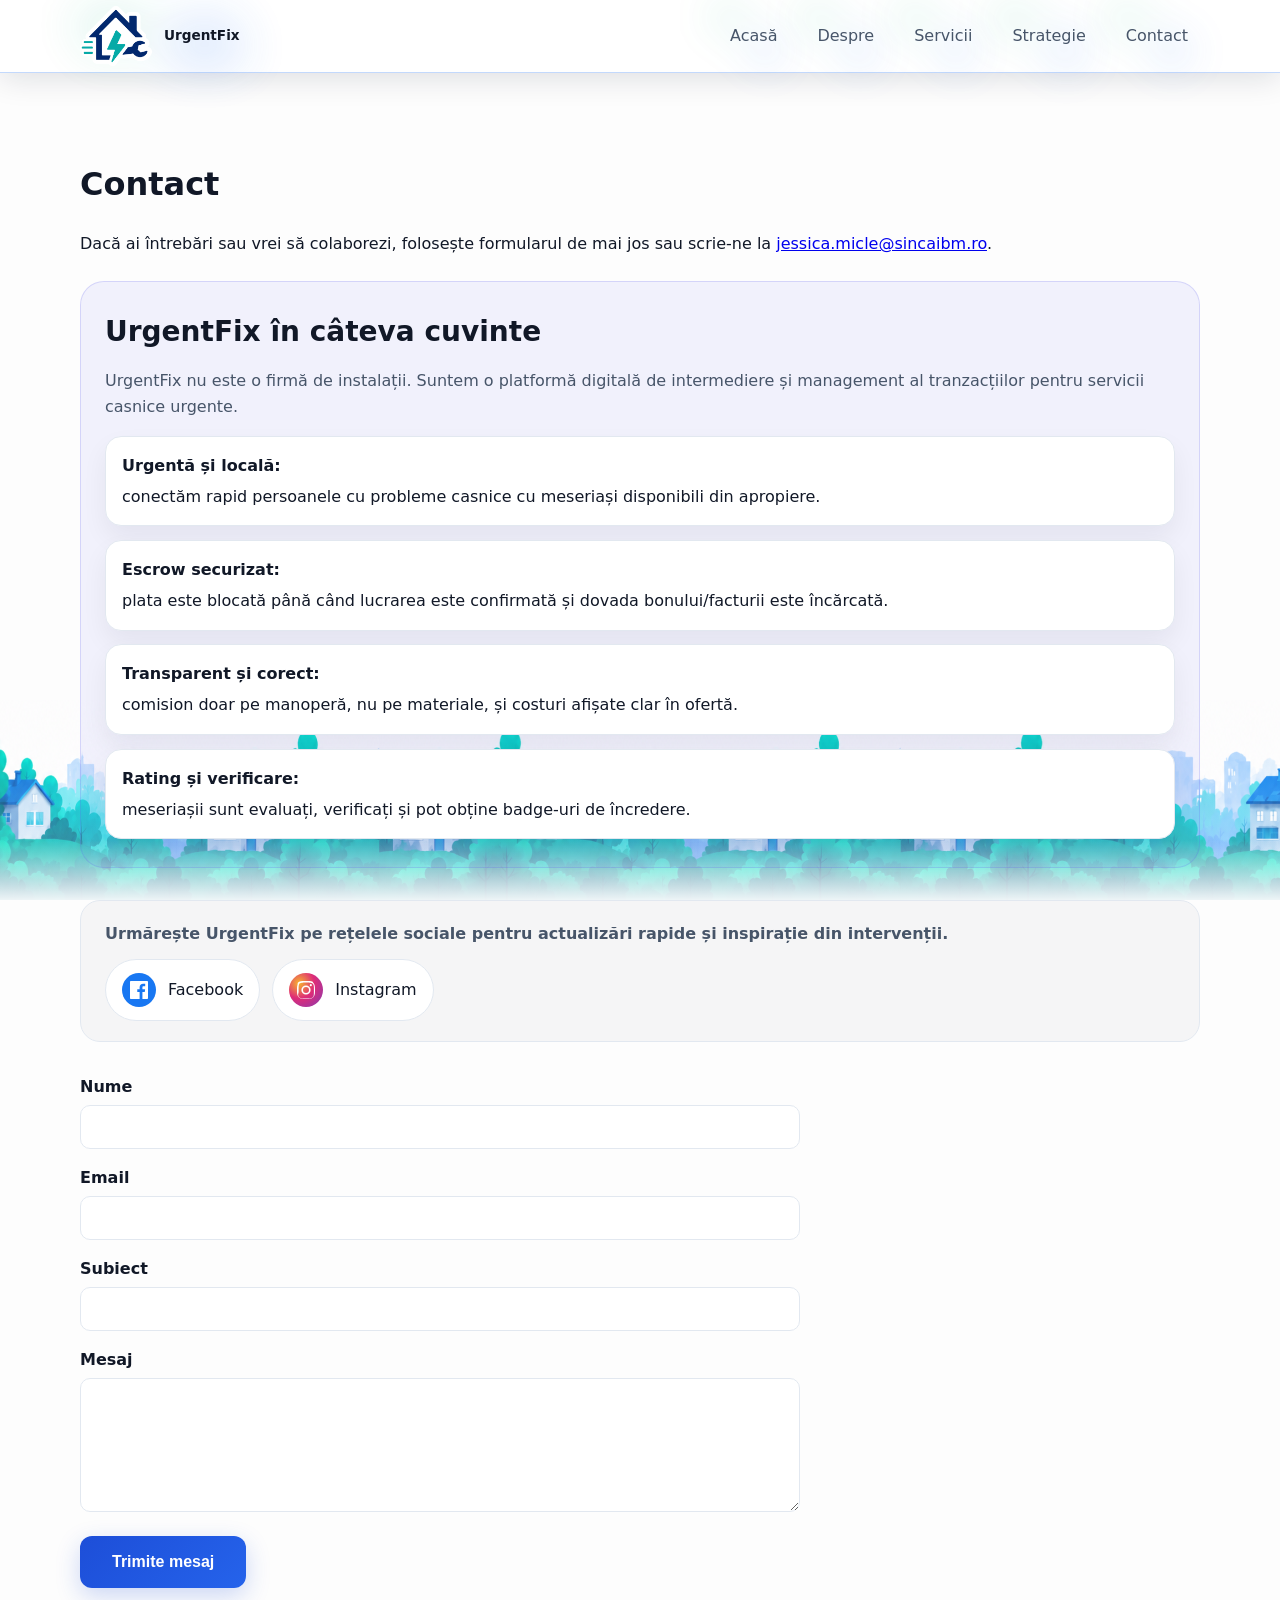
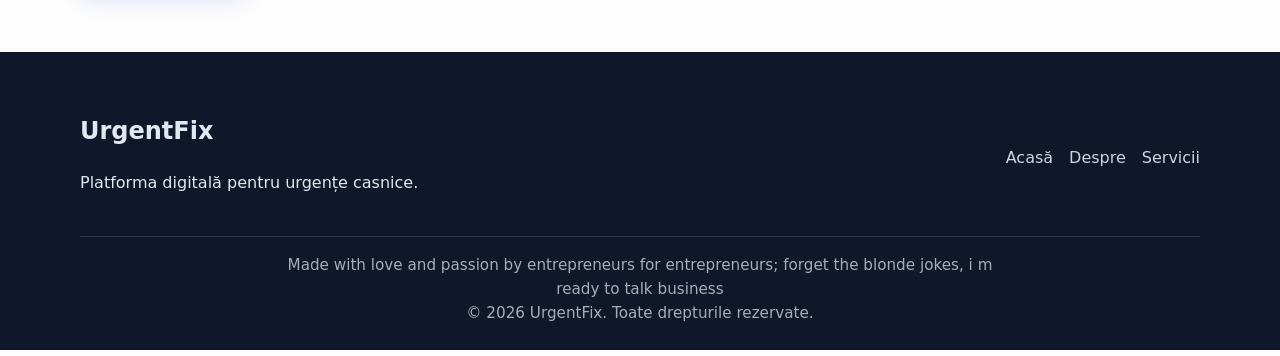
==== commit 138c4a02: "Reduce header bar to half size and logo" ====
--- a/contact.html
+++ b/contact.html
@@ -4,7 +4,7 @@
   <meta charset="UTF-8" />
   <meta name="viewport" content="width=device-width, initial-scale=1.0" />
   <title>Contact | UrgentFix</title>
-  <link rel="stylesheet" href="styles.css?v=12" />
+  <link rel="stylesheet" href="styles.css?v=13" />
 </head>
 <body>
   <header class="site-header">
--- a/styles.css
+++ b/styles.css
@@ -81,7 +81,7 @@
   align-items: center;
   justify-content: space-between;
   gap: 2rem;
-  padding: 0.8rem 0;
+  padding: 0.4rem 0;
 }
 
 .brand-logo {
@@ -91,7 +91,7 @@
   text-decoration: none;
   color: var(--text);
   font-weight: 700;
-  font-size: 1.1rem;
+  font-size: 0.85rem;
   transition: opacity 0.2s ease;
   position: relative;
   z-index: 1;
@@ -117,7 +117,7 @@
   opacity: 0.75;
 }
 
-.brand-logo img { width: 144px; height: auto; }
+.brand-logo img { width: 72px; height: auto; }
 
 .main-nav {
   display: flex;
